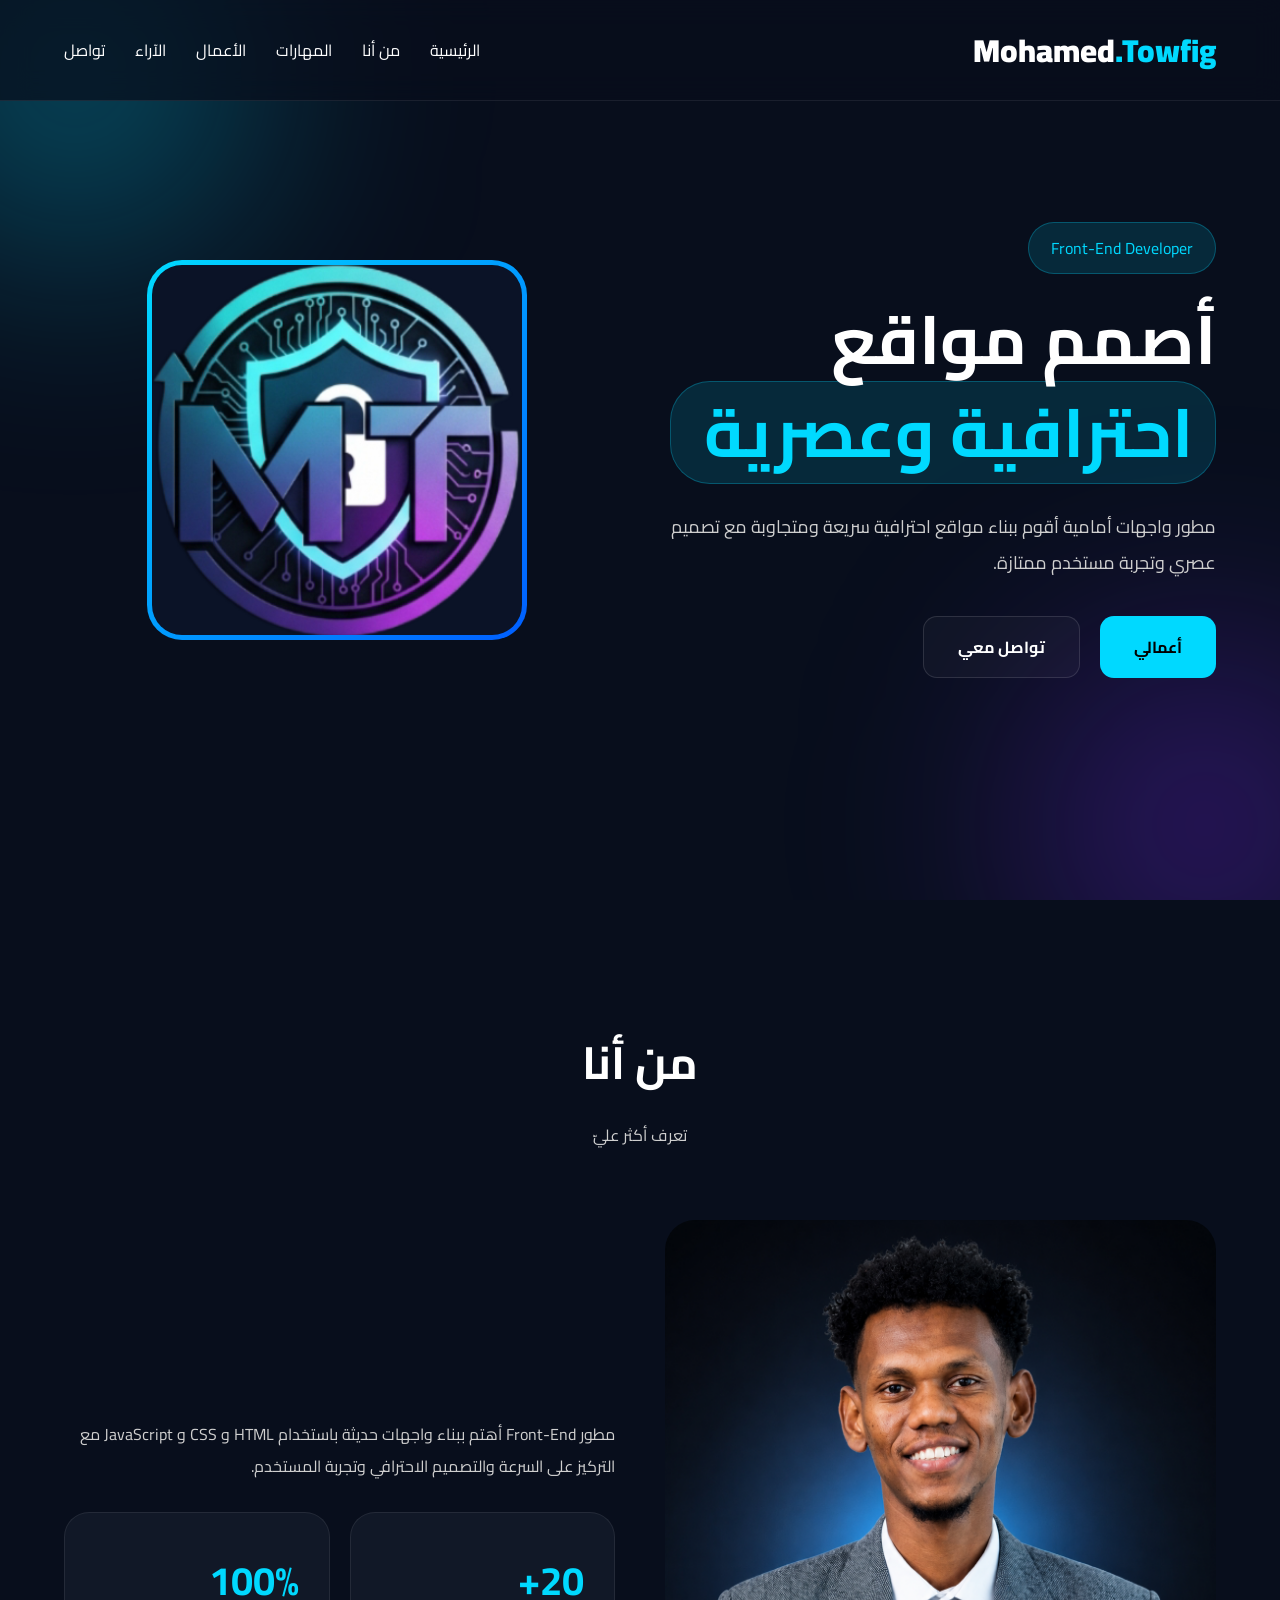
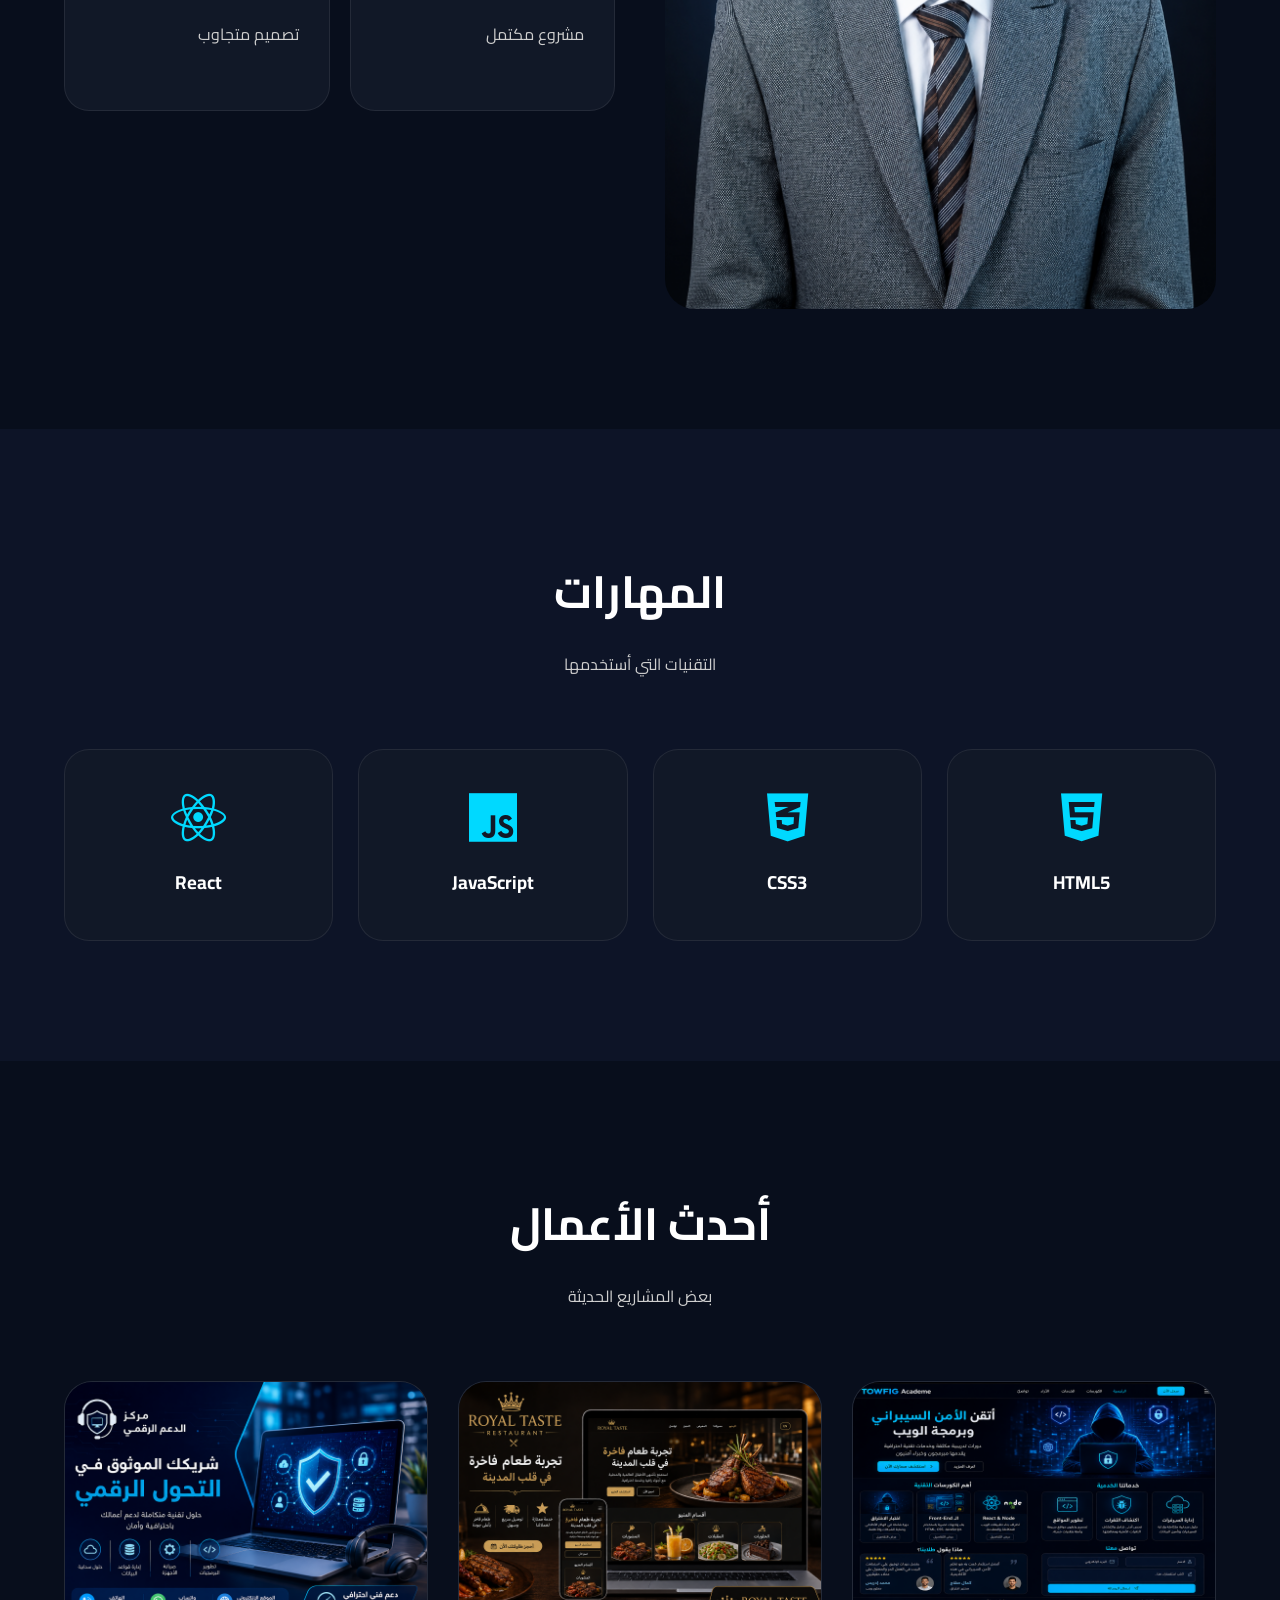
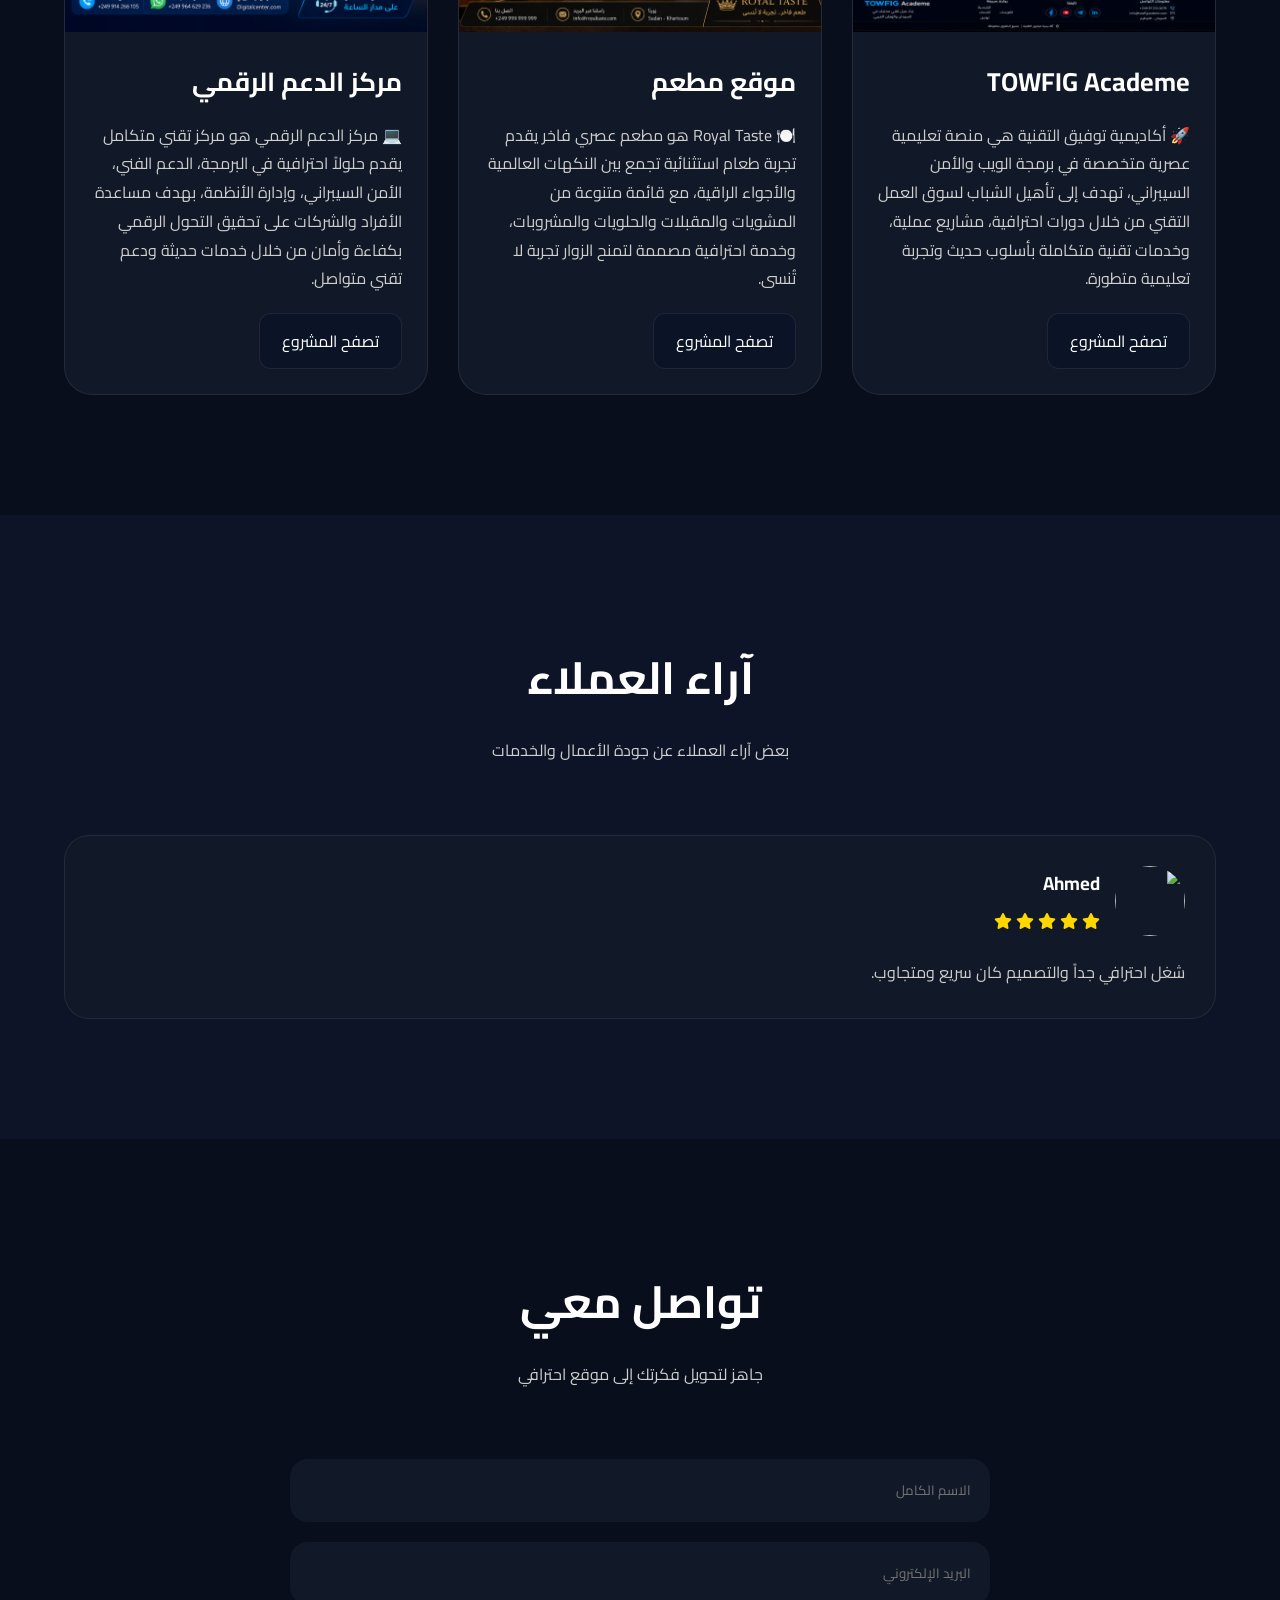
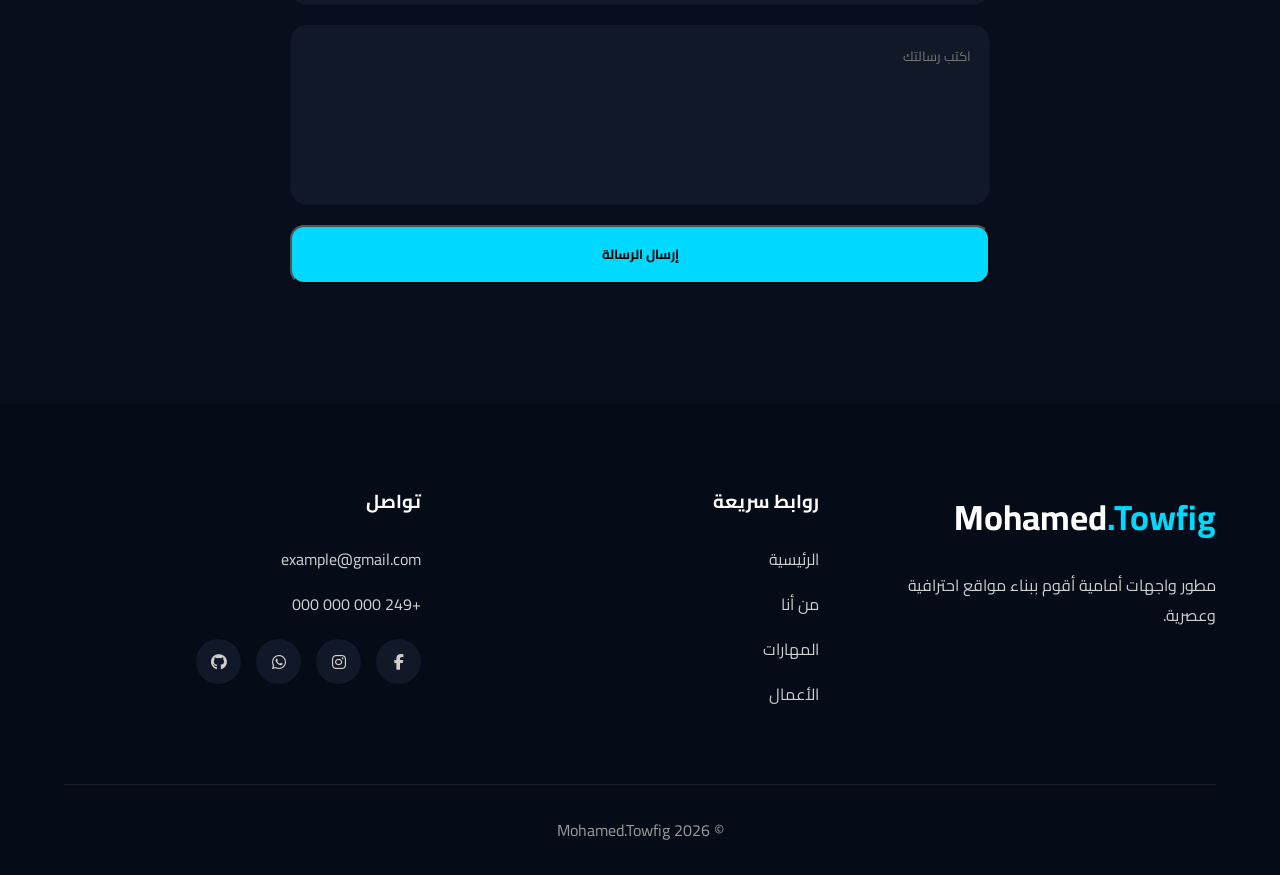
==== index.html @ 850e68f9 "Add files via upload" ====
<!DOCTYPE html>
<html lang="ar" dir="rtl">

<head>

<meta charset="UTF-8">
<meta name="viewport" content="width=device-width, initial-scale=1.0">

<title>Mohamed Portfolio</title>
<link rel="stylesheet" href="CSS/style.css">
<link rel="stylesheet"href="https://cdnjs.cloudflare.com/ajax/libs/font-awesome/6.4.0/css/all.min.css">
<link href="https://fonts.googleapis.com/css2?family=Cairo:wght@300;400;600;700;900&display=swap"rel="stylesheet">

<style>



</style>

</head>

<body>

<header>

<div class="container">

<nav>

<div class="logo">
Mohamed<span>.Towfig</span>
</div>

<div class="links" id="links">

<a href="#home">الرئيسية</a>
<a href="#about">من أنا</a>
<a href="#skills">المهارات</a>
<a href="#projects">الأعمال</a>
<a href="#reviews">الآراء</a>
<a href="#contact">تواصل</a>



</div>

<i class="fa-solid fa-bars" id="menu"></i>

</nav>

</div>

</header>

<section class="hero" id="home">

<div class="blur1"></div>
<div class="blur2"></div>

<div class="container hero-content">

<div class="hero-text">

<span>
Front-End Developer
</span>

<h1>
أصمم مواقع
<span class="blue">احترافية وعصرية</span>
</h1>

<p>

مطور واجهات أمامية أقوم ببناء مواقع احترافية سريعة ومتجاوبة
مع تصميم عصري وتجربة مستخدم ممتازة.

</p>

<div class="hero-btns">

<a href="#projects" class="btn btn-primary">
أعمالي
</a>

<a href="#contact" class="btn btn-secondary">
تواصل معي
</a>

</div>

</div>

<div class="hero-image">

<div class="box">

<div class="inner-box">
<img src="img/logo.png" alt="">
</div>

</div>

</div>

</div>

</section>

<section id="about">

<div class="container">

<div class="section-title">

<h2>من أنا</h2>
<p>تعرف أكثر عليّ</p>

</div>

<div class="about">

<img src="img/i im.png">

<div class="about-text">

<p>

مطور Front-End أهتم ببناء واجهات حديثة باستخدام HTML و CSS و JavaScript
مع التركيز على السرعة والتصميم الاحترافي وتجربة المستخدم.

</p>

<div class="stats">

<div class="stat">
<h3>20+</h3>
<p>مشروع مكتمل</p>
</div>

<div class="stat">
<h3>100%</h3>
<p>تصميم متجاوب</p>
</div>

</div>

</div>

</div>

</div>

</section>

<section class="skills" id="skills">

<div class="container">

<div class="section-title">

<h2>المهارات</h2>
<p>التقنيات التي أستخدمها</p>

</div>

<div class="skills-grid">

<div class="skill">
<i class="fa-brands fa-html5"></i>
<h3>HTML5</h3>
</div>

<div class="skill">
<i class="fa-brands fa-css3-alt"></i>
<h3>CSS3</h3>
</div>

<div class="skill">
<i class="fa-brands fa-js"></i>
<h3>JavaScript</h3>
</div>

<div class="skill">
<i class="fa-brands fa-react"></i>
<h3>React</h3>
</div>

</div>

</div>

</section>

<section id="projects">

<div class="container">

<div class="section-title">

<h2>أحدث الأعمال</h2>
<p>بعض المشاريع الحديثة</p>

</div>

<div class="projects-grid">

    <div class="project">

<img src="img/Towfig Academe.png">

<div class="project-content">

<h3> TOWFIG Academe</h3>

<p>
🚀 أكاديمية توفيق التقنية هي منصة تعليمية عصرية متخصصة في برمجة الويب والأمن السيبراني، تهدف إلى تأهيل الشباب لسوق العمل التقني من خلال دورات احترافية، مشاريع عملية، وخدمات تقنية متكاملة بأسلوب حديث وتجربة تعليمية متطورة.
</p>

<a href="https://mohamaedtowfigmahmoud-maker.github.io/TOWFIGAcademe/">
تصفح المشروع
</a>

</div>

</div>

<div class="project">

<img src="img/Royal.png">

<div class="project-content">

<h3>موقع مطعم</h3>

<p>
🍽️ Royal Taste هو مطعم عصري فاخر يقدم تجربة طعام استثنائية تجمع بين النكهات العالمية والأجواء الراقية، مع قائمة متنوعة من المشويات والمقبلات والحلويات والمشروبات، وخدمة احترافية مصممة لتمنح الزوار تجربة لا تُنسى.
</p>

<a href="https://mohamaedtowfigmahmoud-maker.github.io/Royal-Restaurant/">
تصفح المشروع
</a>

</div>

</div>

<div class="project">

<img src="img/DSC.png">

<div class="project-content">

<h3>مركز الدعم الرقمي</h3>

<p>
💻 مركز الدعم الرقمي هو مركز تقني متكامل يقدم حلولاً احترافية في البرمجة، الدعم الفني، الأمن السيبراني، وإدارة الأنظمة، بهدف مساعدة الأفراد والشركات على تحقيق التحول الرقمي بكفاءة وأمان من خلال خدمات حديثة ودعم تقني متواصل.
</p>

<a href="https://mohamaedtowfigmahmoud-maker.github.io/DSC/">
تصفح المشروع
</a>

</div>

</div>

</div>

</div>

</section>

<section id="reviews">

<div class="container">

<div class="section-title">

<h2>آراء العملاء</h2>
<p>بعض آراء العملاء عن جودة الأعمال والخدمات</p>

</div>

<div class="reviews-grid">

<div class="review-card">

<div class="review-top">

<img src="https://randomuser.me/api/portraits/men/32.jpg">

<div>

<h3>Ahmed</h3>

<div class="stars">
<i class="fa-solid fa-star"></i>
<i class="fa-solid fa-star"></i>
<i class="fa-solid fa-star"></i>
<i class="fa-solid fa-star"></i>
<i class="fa-solid fa-star"></i>
</div>

</div>

</div>

<p>
شغل احترافي جداً والتصميم كان سريع ومتجاوب.
</p>

</div>

</div>

</div>

</section>

<section class="contact" id="contact">

<div class="container">

<div class="section-title">

<h2>تواصل معي</h2>

<p>
جاهز لتحويل فكرتك إلى موقع احترافي
</p>

</div>

<form>

<input type="text" placeholder="الاسم الكامل">

<input type="email" placeholder="البريد الإلكتروني">

<textarea placeholder="اكتب رسالتك"></textarea>

<button class="btn btn-primary">
إرسال الرسالة
</button>

</form>

</div>

</section>

<footer>

<div class="container">

<div class="footer-content">

<div class="footer-box">

<h2 class="footer-logo">
Mohamed<span>.Towfig</span>
</h2>

<p>
مطور واجهات أمامية أقوم ببناء مواقع احترافية وعصرية.
</p>

</div>

<div class="footer-box">

<h3>روابط سريعة</h3>

<a href="#home">الرئيسية</a>
<a href="#about">من أنا</a>
<a href="#skills">المهارات</a>
<a href="#projects">الأعمال</a>

</div>

<div class="footer-box">

<h3>تواصل</h3>

<p>example@gmail.com</p>
<p>+249 000 000 000</p>

<div class="footer-socials">

<a href="#">
<i class="fa-brands fa-facebook-f"></i>
</a>

<a href="#">
<i class="fa-brands fa-instagram"></i>
</a>

<a href="#">
<i class="fa-brands fa-whatsapp"></i>
</a>

<a href="#">
<i class="fa-brands fa-github"></i>
</a>

</div>

</div>

</div>

<div class="footer-bottom">
© 2026 Mohamed.Towfig
</div>

</div>

</footer>

<script>

let menu = document.getElementById("menu");
let links = document.getElementById("links");

menu.onclick = () => {
links.classList.toggle("active");
};

</script>

</body>
</html>
---- CSS/style.css ----
*{
margin:0;
padding:0;
box-sizing:border-box;
font-family:'Cairo',sans-serif;
scroll-behavior:smooth;
}

:root{
--main:#00d9ff;
--dark:#080e1c;
--card:#111827;
--text:#cfcfcf;
}

body{
background:var(--dark);
color:white;
overflow-x:hidden;
}

a{
text-decoration:none;
color:white;
}

img{
max-width:100%;
display:block;
}

.container{
width:90%;
max-width:1200px;
margin:auto;
}

/* Header */

header{
position:fixed;
top:0;
width:100%;
z-index:1000;
backdrop-filter:blur(14px);
background:rgba(8,14,28,0.7);
border-bottom:1px solid rgba(255,255,255,0.08);
}

nav{
display:flex;
justify-content:space-between;
align-items:center;
padding:20px 0;
}

.logo{
font-size:32px;
font-weight:900;
}

.logo span{
color:var(--main);
}

.links{
display:flex;
gap:30px;
align-items:center;
}

.links a{
position:relative;
transition:.3s;
}

.links a::after{
content:"";
position:absolute;
bottom:-6px;
right:0;
width:0%;
height:2px;
background:var(--main);
transition:.3s;
}

.links a:hover::after{
width:100%;
}

.links a:hover{
color:var(--main);
}

.lang-btn{
background:var(--main);
border:none;
padding:12px 18px;
border-radius:12px;
font-weight:700;
cursor:pointer;
color:#000;
transition:.3s;
}

.lang-btn:hover{
transform:translateY(-3px);
}

#menu{
display:none;
font-size:28px;
cursor:pointer;
}

/* Hero */

.hero{
min-height:100vh;
display:flex;
align-items:center;
position:relative;
overflow:hidden;
padding-top:120px;
}

.blur1,
.blur2{
position:absolute;
border-radius:50%;
filter:blur(120px);
z-index:-1;
}

.blur1{
width:350px;
height:350px;
background:#00d9ff55;
top:-100px;
left:-100px;
}

.blur2{
width:350px;
height:350px;
background:#7b2cff55;
bottom:-100px;
right:-100px;
}

.hero-content{
display:grid;
grid-template-columns:repeat(2,1fr);
gap:60px;
align-items:center;
}

.hero-text span{
background:#00d9ff22;
padding:10px 22px;
border-radius:40px;
display:inline-block;
margin-bottom:25px;
border:1px solid #00d9ff44;
color:var(--main);
}

.hero-text h1{
font-size:68px;
line-height:1.2;
margin-bottom:20px;
}

.hero-text .blue{
color:var(--main);
display:block;
}

.hero-text p{
font-size:18px;
line-height:2;
color:var(--text);
margin-bottom:35px;
}

.hero-btns{
display:flex;
gap:20px;
flex-wrap:wrap;
}

.btn{
padding:15px 34px;
border-radius:14px;
font-weight:bold;
display:inline-flex;
align-items:center;
justify-content:center;
transition:.3s;
cursor:pointer;
}

.btn-primary{
background:var(--main);
color:black;
}

.btn-primary:hover{
transform:translateY(-5px);
box-shadow:0 10px 25px #00d9ff55;
}

.btn-secondary{
border:1px solid rgba(255,255,255,0.12);
background:rgba(255,255,255,0.03);
}

.btn-secondary:hover{
background:rgba(255,255,255,0.08);
}

.hero-image{
display:flex;
justify-content:center;
}

.box{
width:380px;
height:380px;
border-radius:35px;
padding:5px;
background:linear-gradient(135deg,#00d9ff,#005eff);
animation:float 4s ease-in-out infinite;
}

.inner-box{
width:100%;
height:100%;
background:#0b1327;
border-radius:30px;
display:flex;
align-items:center;
justify-content:center;
overflow:hidden;
}

.inner-box img{
width:100%;
height:100%;
object-fit:cover;
}

@keyframes float{
0%,100%{
transform:translateY(0);
}
50%{
transform:translateY(-20px);
}
}

section{
padding:120px 0;
}

.section-title{
text-align:center;
margin-bottom:70px;
}

.section-title h2{
font-size:45px;
margin-bottom:15px;
}

.section-title p{
color:var(--text);
}

/* About */

.about{
display:grid;
grid-template-columns:repeat(2,1fr);
gap:50px;
align-items:center;
}

.about img{
border-radius:30px;
height:100%;
object-fit:cover;
}

.about-text p{
line-height:2;
color:var(--text);
margin-bottom:30px;
}

.stats{
display:grid;
grid-template-columns:repeat(2,1fr);
gap:20px;
}

.stat{
background:var(--card);
padding:30px;
border-radius:25px;
border:1px solid rgba(255,255,255,0.08);
transition:.3s;
}

.stat:hover{
transform:translateY(-8px);
border-color:var(--main);
}

.stat h3{
font-size:40px;
color:var(--main);
}

/* Skills */

.skills{
background:#0d1427;
}

.skills-grid{
display:grid;
grid-template-columns:repeat(auto-fit,minmax(220px,1fr));
gap:25px;
}

.skill{
background:var(--card);
padding:40px;
border-radius:25px;
text-align:center;
transition:.4s;
border:1px solid rgba(255,255,255,0.08);
}

.skill:hover{
transform:translateY(-10px);
border-color:var(--main);
}

.skill i{
font-size:55px;
margin-bottom:20px;
color:var(--main);
}

/* Projects */

.projects-grid{
display:grid;
grid-template-columns:repeat(auto-fit,minmax(320px,1fr));
gap:30px;
}

.project{
background:var(--card);
border-radius:28px;
overflow:hidden;
transition:.4s;
border:1px solid rgba(255,255,255,0.08);
}

.project:hover{
transform:translateY(-10px);
}

.project img{
height:250px;
width:100%;
object-fit:cover;
}

.project-content{
padding:25px;
}

.project-content h3{
font-size:26px;
margin-bottom:15px;
}

.project-content p{
line-height:1.8;
color:var(--text);
margin-bottom:20px;
}

.project-content a{
display:inline-block;
padding:12px 22px;
background:#0b1327;
border-radius:12px;
transition:.3s;
border:1px solid rgba(255,255,255,0.08);
}

.project-content a:hover{
background:var(--main);
color:black;
}

/* Reviews */

#reviews{
background:#0d1427;
}

.reviews-grid{
display:grid;
grid-template-columns:repeat(auto-fit,minmax(300px,1fr));
gap:30px;
}

.review-card{
background:var(--card);
padding:30px;
border-radius:25px;
border:1px solid rgba(255,255,255,0.08);
transition:.4s;
}

.review-card:hover{
transform:translateY(-10px);
border-color:var(--main);
}

.review-top{
display:flex;
align-items:center;
gap:15px;
margin-bottom:20px;
}

.review-top img{
width:70px;
height:70px;
border-radius:50%;
object-fit:cover;
}

.stars{
color:gold;
margin-top:5px;
}

.review-card p{
line-height:2;
color:var(--text);
}

/* Contact */

.contact form{
max-width:700px;
margin:auto;
display:grid;
gap:20px;
}

input,
textarea{
background:var(--card);
border:none;
padding:18px;
border-radius:18px;
color:white;
outline:none;
border:1px solid transparent;
}

input:focus,
textarea:focus{
border-color:var(--main);
}

textarea{
height:180px;
resize:none;
}

/* Footer */

footer{
background:#050b17;
padding-top:80px;
}

.footer-content{
display:grid;
grid-template-columns:repeat(auto-fit,minmax(220px,1fr));
gap:40px;
}

.footer-logo{
font-size:35px;
margin-bottom:20px;
}

.footer-logo span{
color:var(--main);
}

.footer-box h3{
margin-bottom:25px;
}

.footer-box p,
.footer-box a{
color:var(--text);
display:block;
margin-bottom:15px;
transition:.3s;
}

.footer-box a:hover{
color:var(--main);
transform:translateX(-5px);
}

.footer-socials{
display:flex;
gap:15px;
margin-top:20px;
}

.footer-socials a{
width:45px;
height:45px;
background:var(--card);
border-radius:50%;
display:flex;
align-items:center;
justify-content:center;
}

.footer-socials a:hover{
background:var(--main);
color:black;
}

.footer-bottom{
text-align:center;
padding:30px 0;
margin-top:60px;
border-top:1px solid rgba(255,255,255,0.08);
color:#999;
}

/* Responsive */

@media(max-width:992px){

.hero-content,
.about{
grid-template-columns:1fr;
text-align:center;
}

.hero-text h1{
font-size:52px;
}

.hero-btns{
justify-content:center;
}

.about-text{
text-align:center;
}

.hero-image{
margin-top:20px;
}

.links{
position:absolute;
top:100%;
right:-100%;
width:280px;
background:#111827;
padding:30px;
border-radius:0 0 0 20px;
flex-direction:column;
transition:.4s;
}

.links.active{
right:0;
}

#menu{
display:block;
}

}

@media(max-width:768px){

.hero{
padding-top:140px;
}

.hero-text h1{
font-size:40px;
}

.section-title h2{
font-size:35px;
}

.box{
width:300px;
height:300px;
}

.stats{
grid-template-columns:1fr;
}

.projects-grid{
grid-template-columns:1fr;
}

.footer-content{
text-align:center;
}

.footer-socials{
justify-content:center;
}

}

@media(max-width:480px){

.container{
width:92%;
}

.hero-text h1{
font-size:32px;
}

.hero-text p{
font-size:16px;
}

.btn{
width:100%;
}

.hero-btns{
flex-direction:column;
}

.box{
width:250px;
height:250px;
}

.section-title h2{
font-size:28px;
}

}
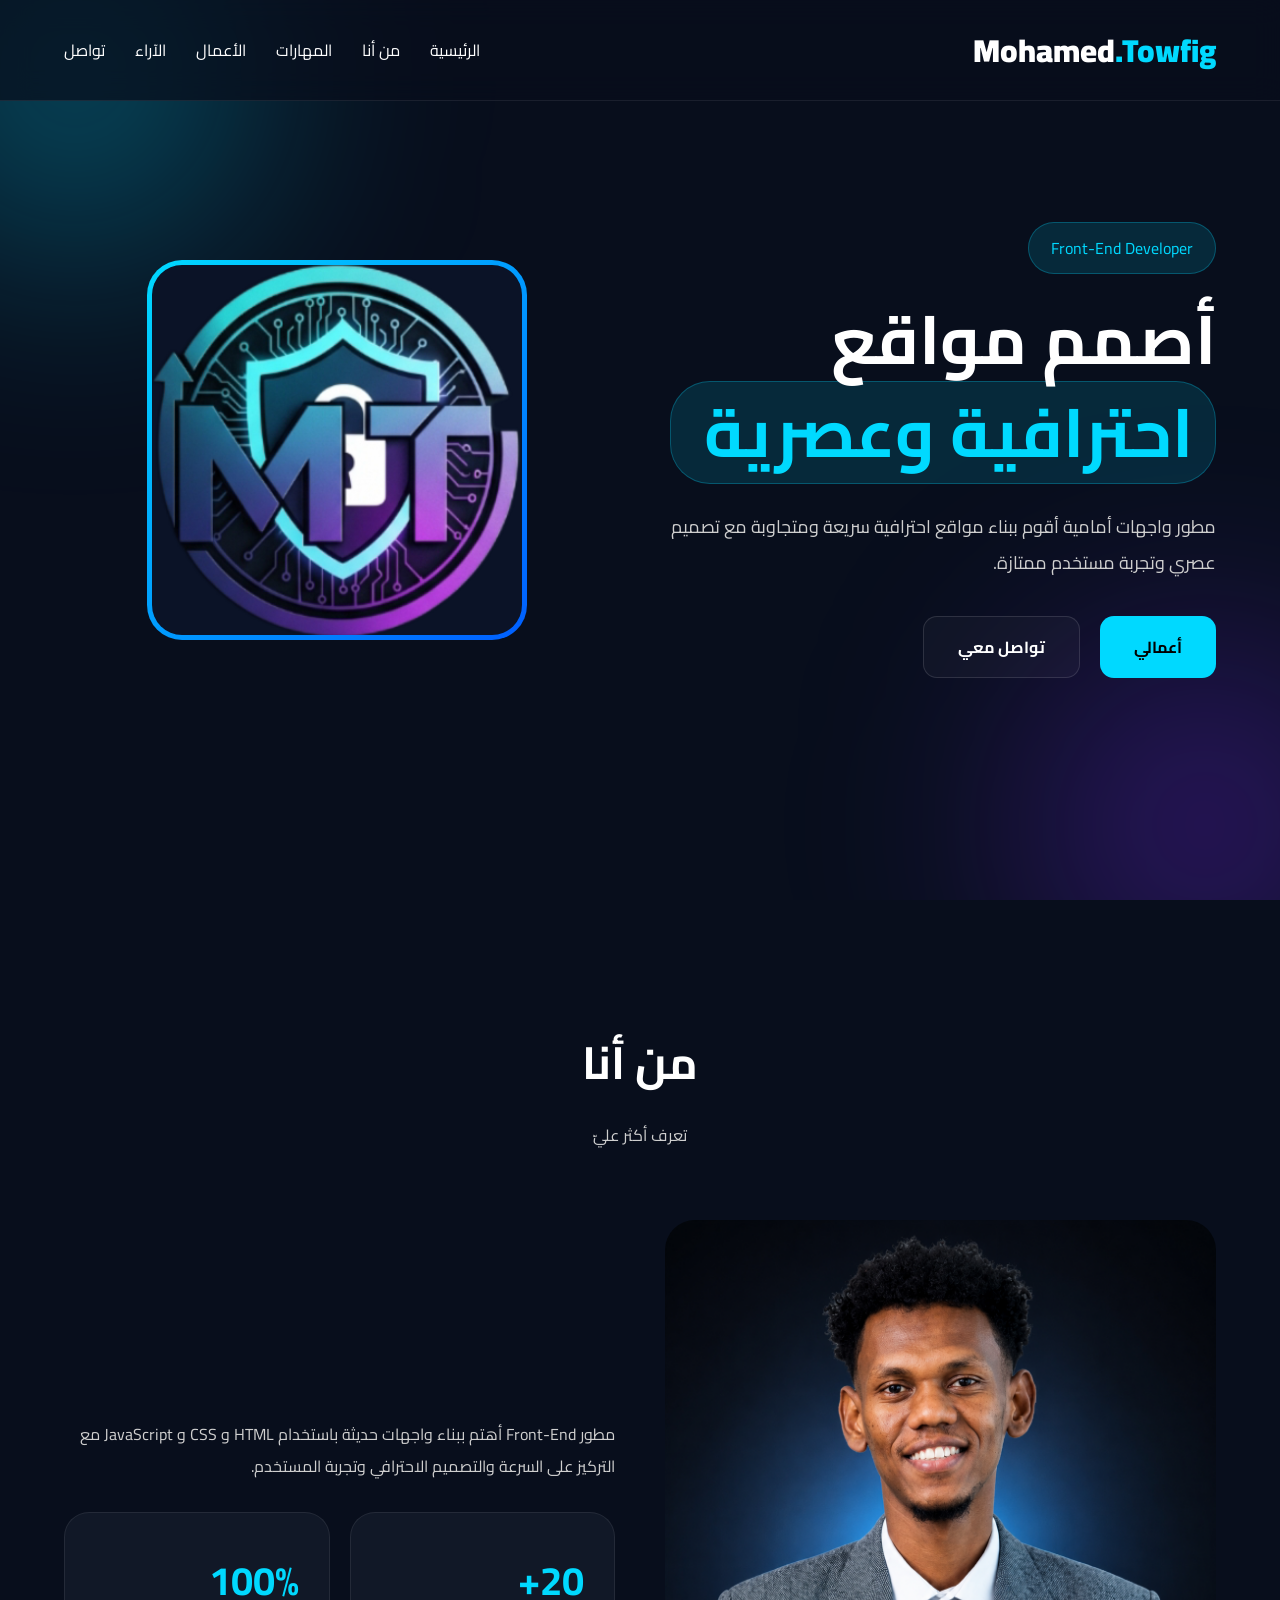
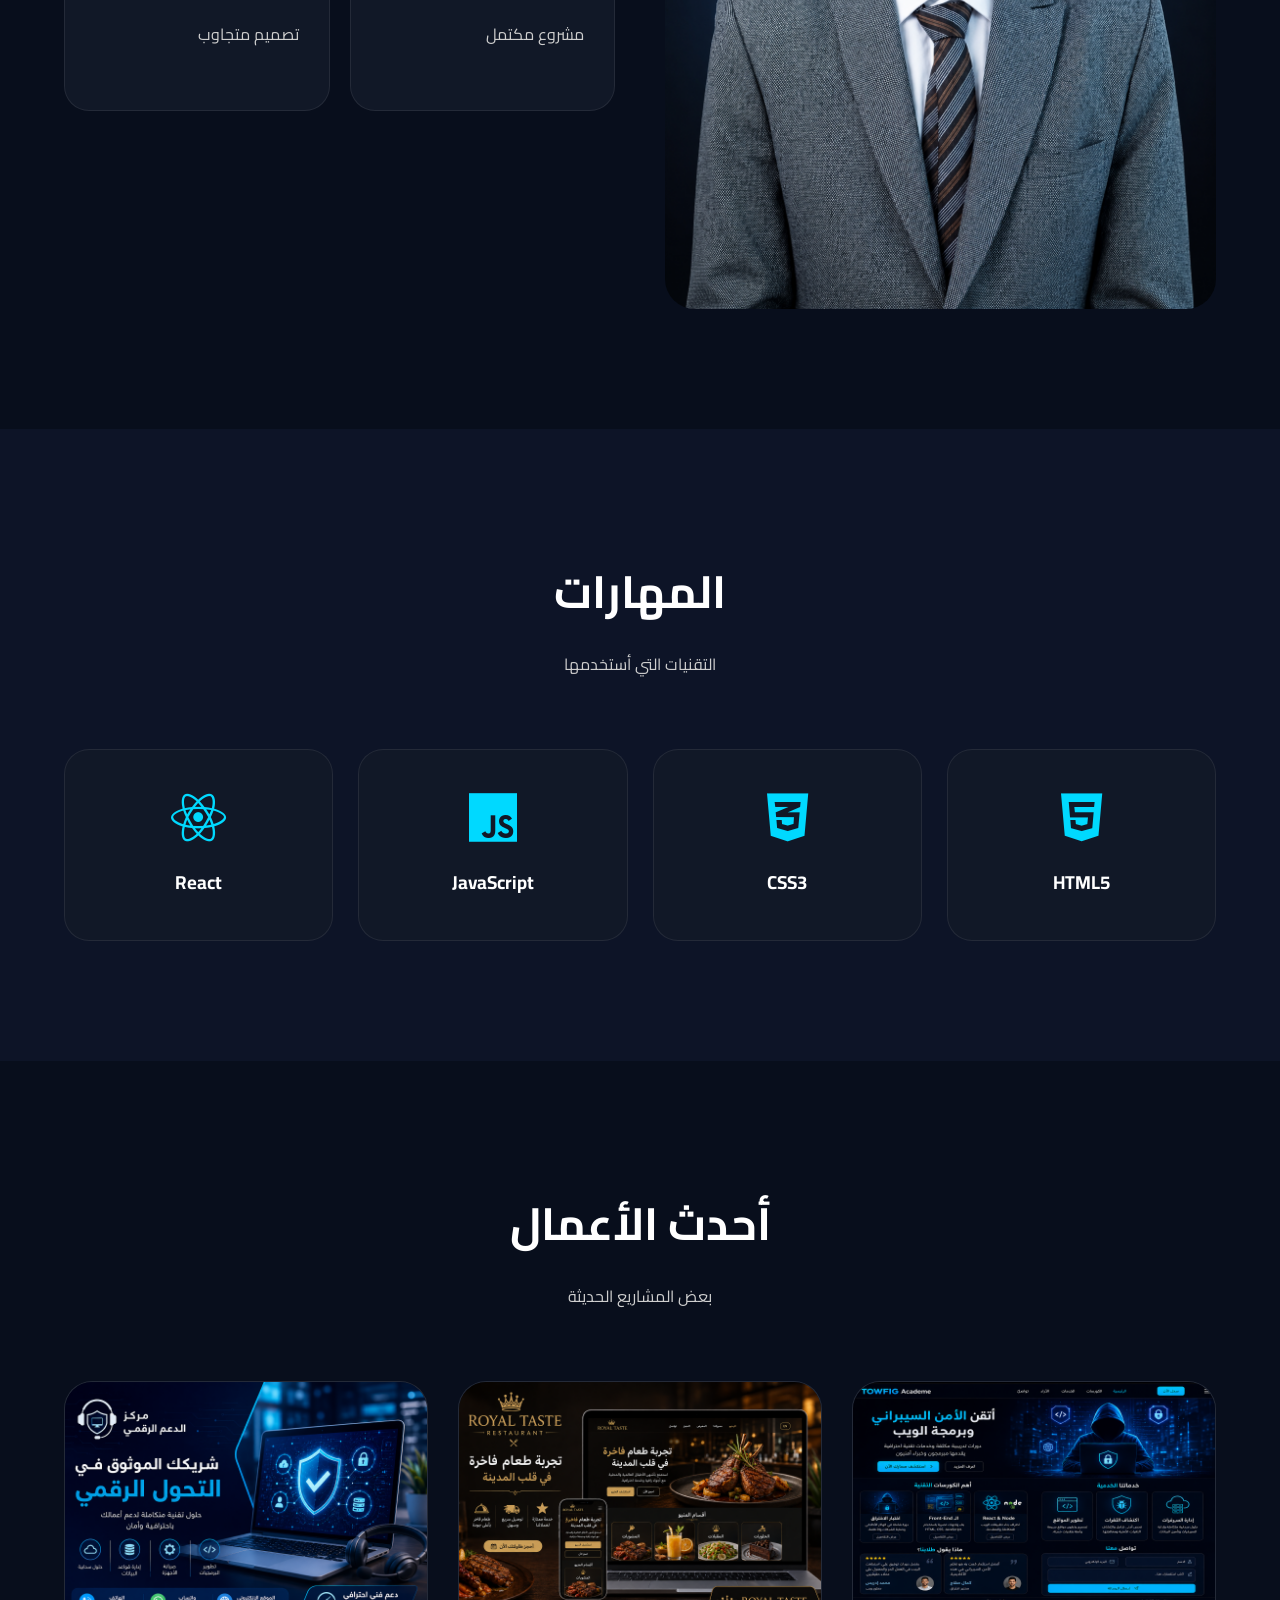
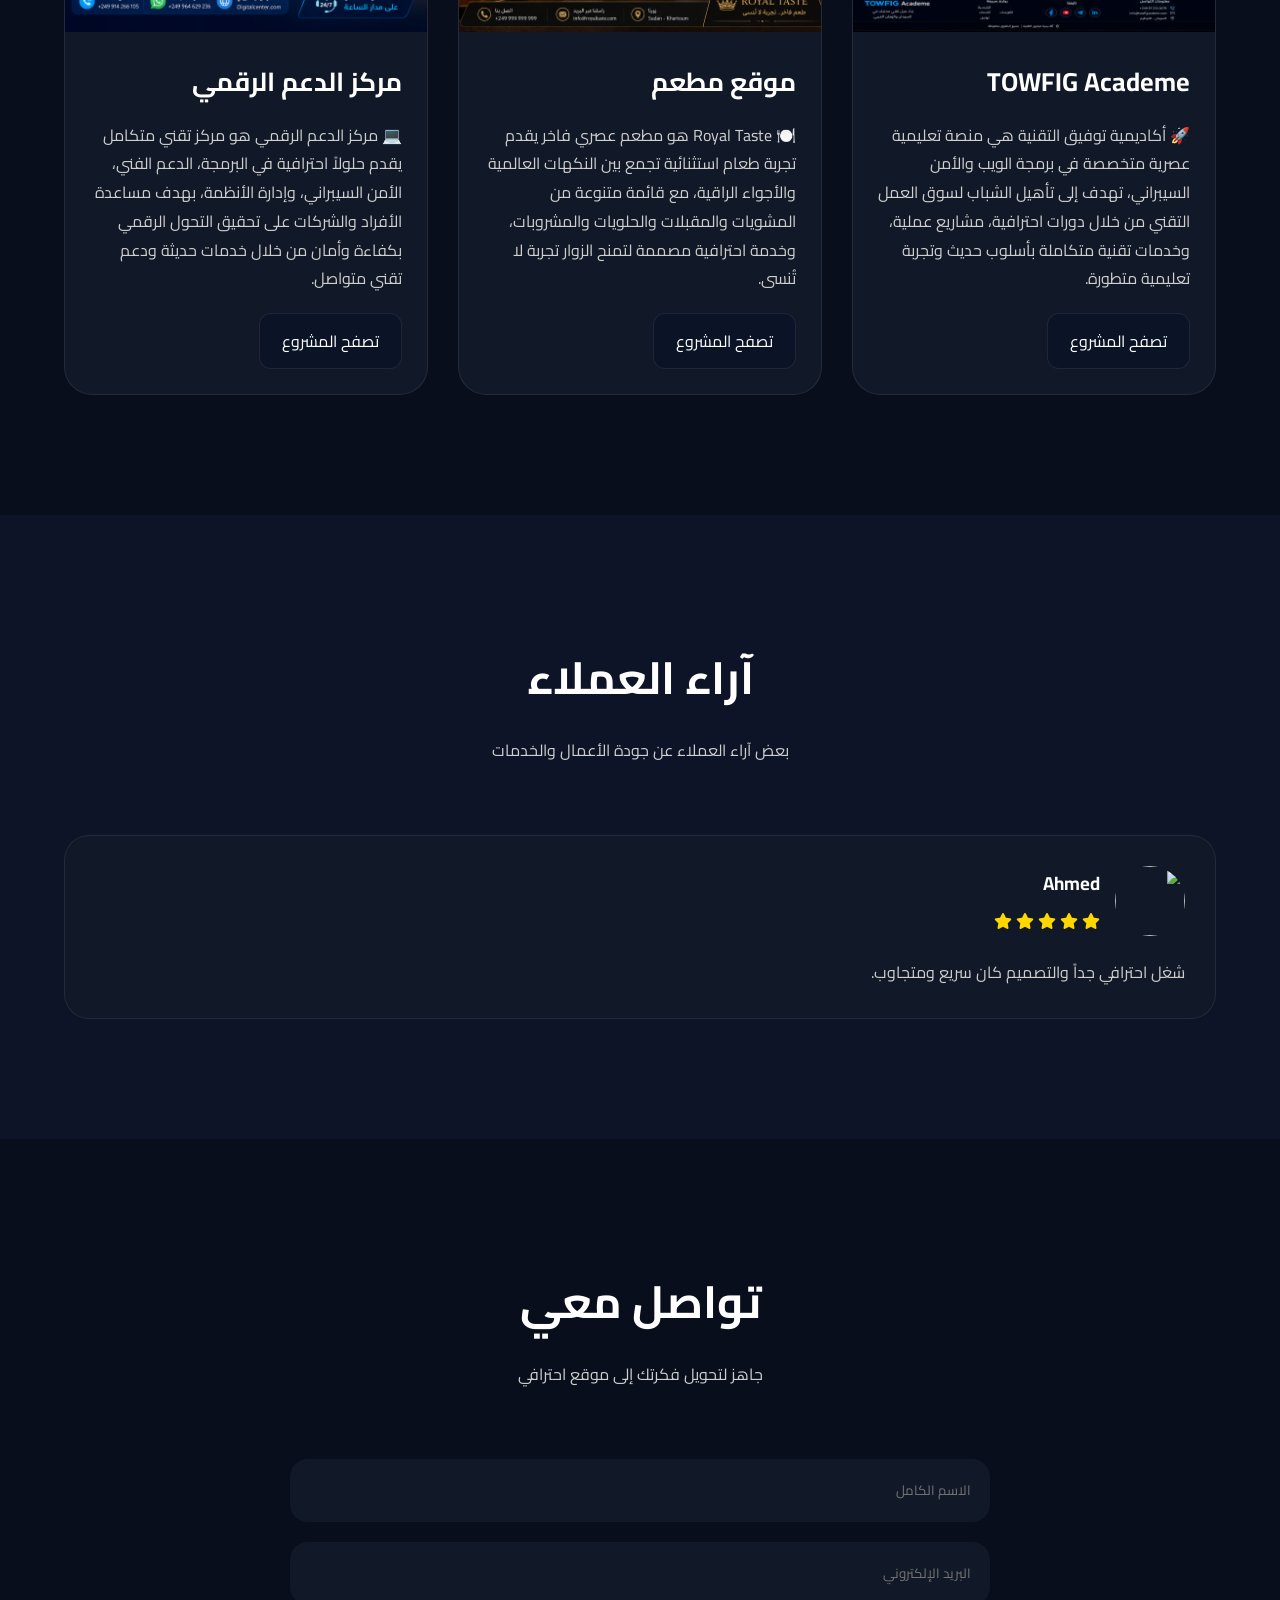
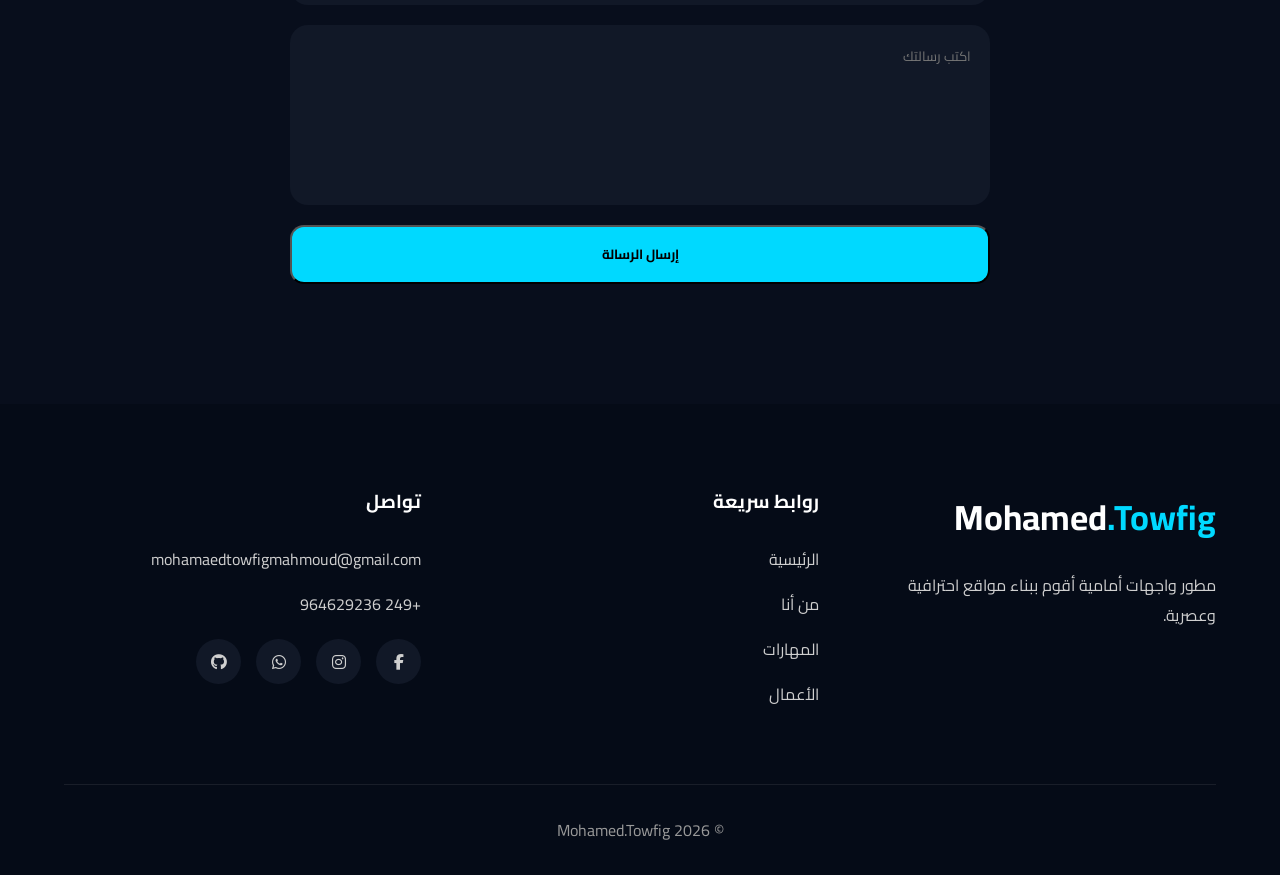
==== commit 97d270ec: "Update index.html" ====
--- a/index.html
+++ b/index.html
@@ -383,8 +383,8 @@
 
 <h3>تواصل</h3>
 
-<p>example@gmail.com</p>
-<p>+249 000 000 000</p>
+<p>mohamaedtowfigmahmoud@gmail.com</p>
+<p>+249 964629236</p>
 
 <div class="footer-socials">
 
@@ -430,4 +430,4 @@
 </script>
 
 </body>
-</html>+</html>
